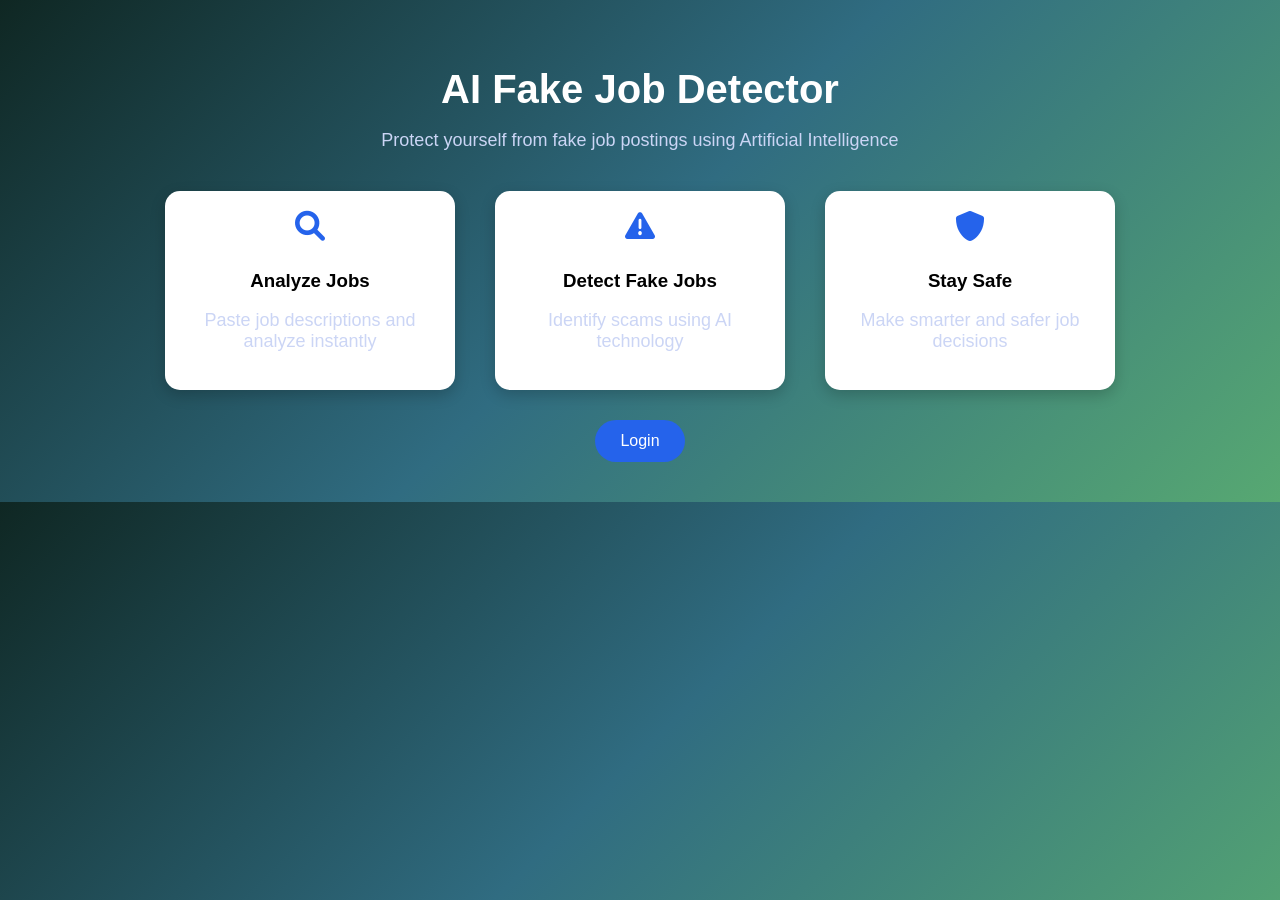
==== templates/index.html @ fbced4bd "first upload" ====
<!DOCTYPE html>
<html lang="en">
<head>
    <meta charset="UTF-8">
    <title>AI Fake Job Detector</title>

    <!-- Icons -->
    <link rel="stylesheet" href="https://cdnjs.cloudflare.com/ajax/libs/font-awesome/6.0.0/css/all.min.css">

    <style>
        body {
            margin: 0;
            font-family: Arial, sans-serif;
            background: linear-gradient(135deg,#0f2723,#306c81,#57a872);
            color: white;
            text-align: center;
        }

        .container {
            padding: 40px;
        }

        h1 {
            font-size: 40px;
            margin-bottom: 10px;
        }

        p {
            font-size: 18px;
            color: #cbd5f5;
        }

        .features {
            display: flex;
            justify-content: center;
            gap: 40px;
            margin-top: 40px;
            flex-wrap: wrap;
        }

        .card {
            background: white;
            color: black;
            padding: 20px;
            border-radius: 15px;
            width: 250px;
            box-shadow: 0 5px 15px rgba(0,0,0,0.2);
        }

        .card i {
            font-size: 30px;
            color: #2563eb;
            margin-bottom: 10px;
        }

        button {
            margin-top: 30px;
            padding: 12px 25px;
            font-size: 16px;
            border: none;
            border-radius: 25px;
            background: #2563eb;
            color: white;
            cursor: pointer;
        }

        button:hover {
            background: #1e40af;
        }
    </style>
</head>

<body>

<div class="container">

    <!-- HERO -->
    <h1>AI Fake Job Detector</h1>
    <p>Protect yourself from fake job postings using Artificial Intelligence</p>

    <!-- ABOUT / FEATURES -->
    <div class="features">

        <div class="card">
            <i class="fas fa-search"></i>
            <h3>Analyze Jobs</h3>
            <p>Paste job descriptions and analyze instantly</p>
        </div>

        <div class="card">
            <i class="fas fa-exclamation-triangle"></i>
            <h3>Detect Fake Jobs</h3>
            <p>Identify scams using AI technology</p>
        </div>

        <div class="card">
            <i class="fas fa-shield-alt"></i>
            <h3>Stay Safe</h3>
            <p>Make smarter and safer job decisions</p>
        </div>

    </div>

    <!-- LOGIN BUTTON -->
    <a href="/login">
        <button>Login</button>
    </a>

</div>

</body>
</html>
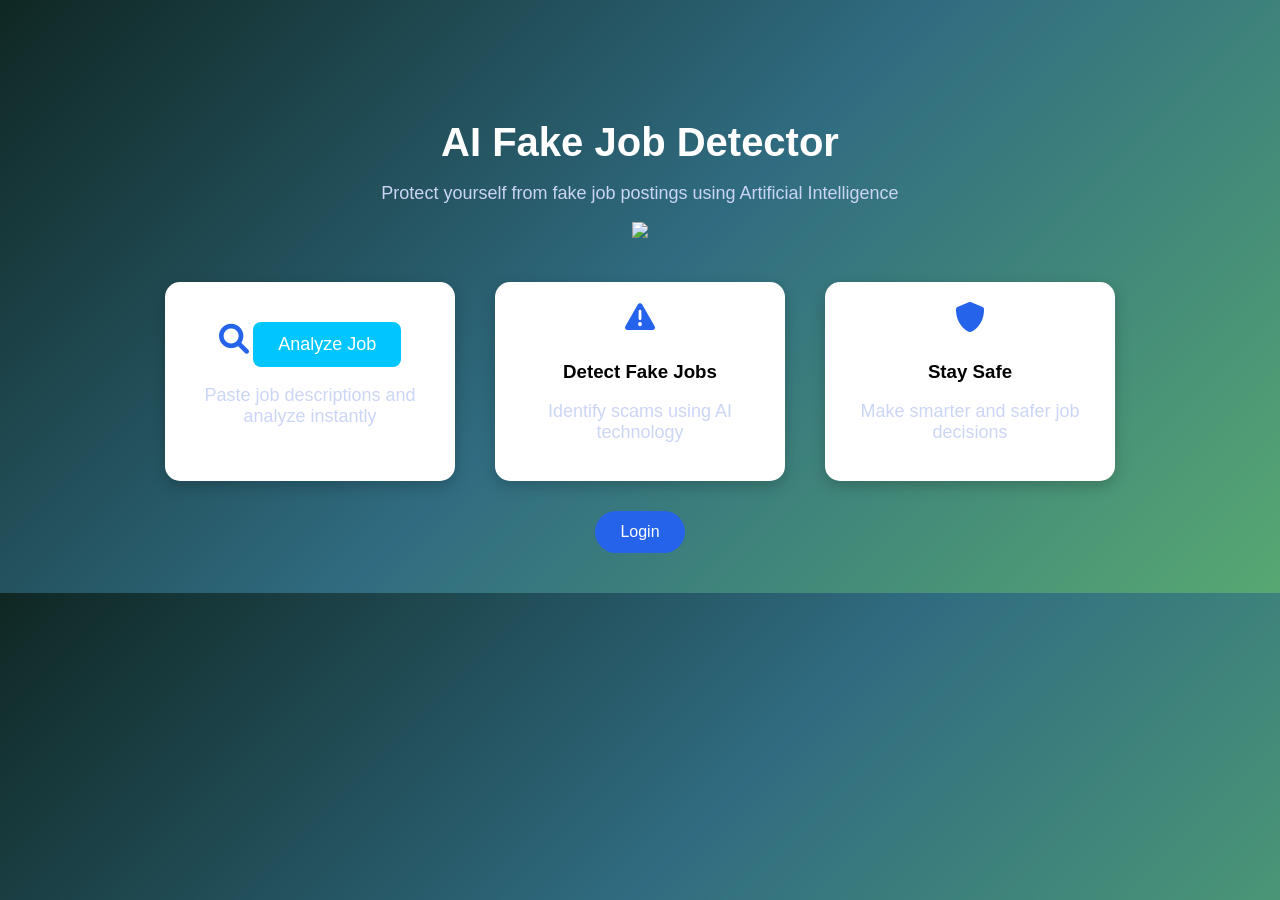
==== commit 99f38e6e: "updated MLmodel and UI improvements" ====
--- a/templates/index.html
+++ b/templates/index.html
@@ -68,6 +68,26 @@
         button:hover {
             background: #1e40af;
         }
+        .analyze-btn {
+    display: inline-block;
+    margin-top: 20px;
+    padding: 12px 25px;
+    background-color: #00c6ff;
+    color: white;
+    text-decoration: none;
+    font-size: 18px;
+    border-radius: 8px;
+    transition: 0.3s;
+}
+
+.analyze-btn:hover {
+    background-color: #0072ff;
+    transform: scale(1.05);
+}
+.hero-section{
+    text-align: center;
+    margin-top: 80px;
+}
     </style>
 </head>
 
@@ -76,15 +96,19 @@
 <div class="container">
 
     <!-- HERO -->
+     <div class="hero-section">
     <h1>AI Fake Job Detector</h1>
     <p>Protect yourself from fake job postings using Artificial Intelligence</p>
+    <img src="/static/job.png" class="hero-img">
+     </div>
+
 
     <!-- ABOUT / FEATURES -->
     <div class="features">
 
         <div class="card">
             <i class="fas fa-search"></i>
-            <h3>Analyze Jobs</h3>
+            <a href="/detect" class="analyze-btn">Analyze Job</a>
             <p>Paste job descriptions and analyze instantly</p>
         </div>
 
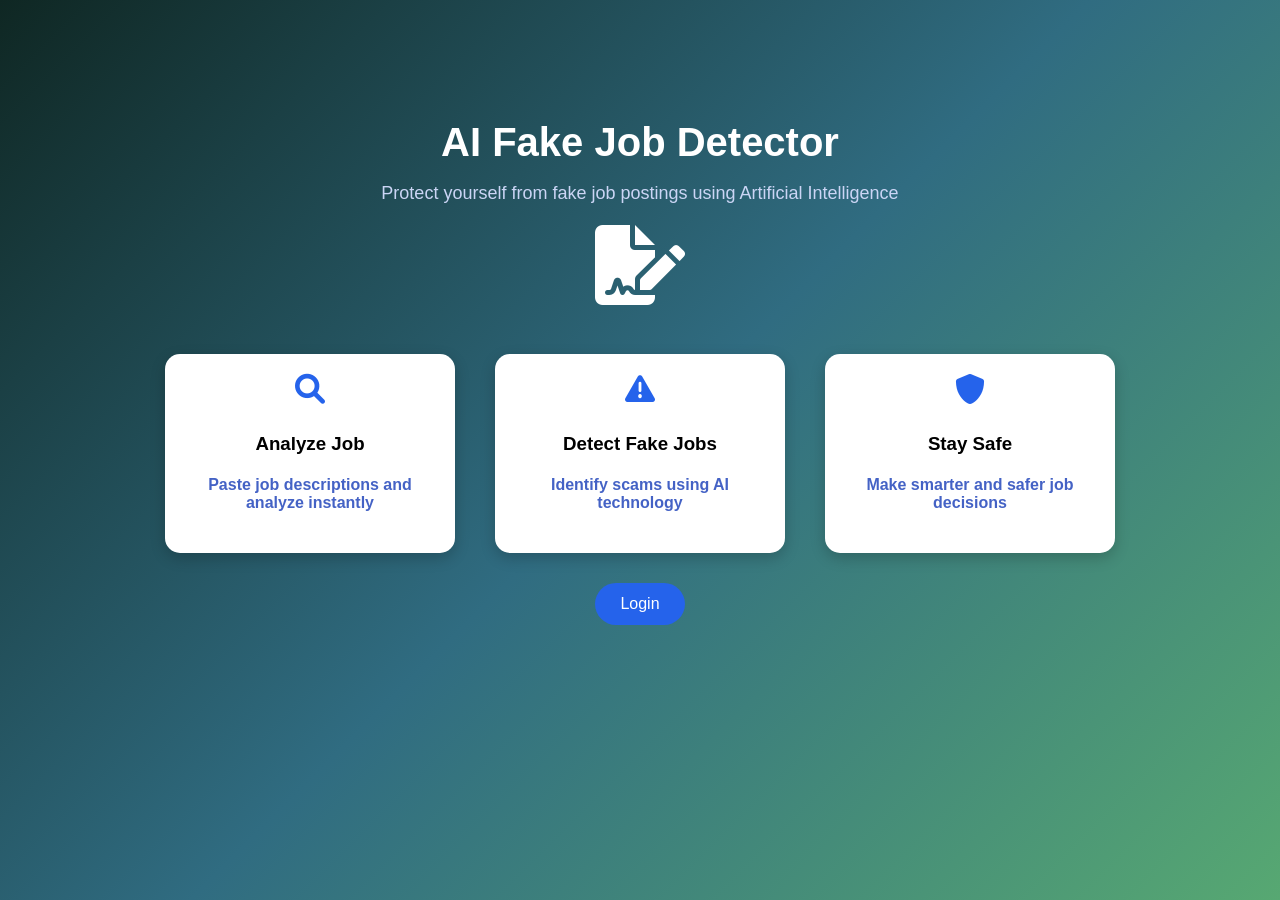
==== commit 76b6f494: "ui" ====
--- a/templates/index.html
+++ b/templates/index.html
@@ -15,6 +15,8 @@
             background: linear-gradient(135deg,#0f2723,#306c81,#57a872);
             color: white;
             text-align: center;
+             background-repeat: no-repeat;
+            background-attachment: fixed;
         }
 
         .container {
@@ -68,22 +70,10 @@
         button:hover {
             background: #1e40af;
         }
-        .analyze-btn {
-    display: inline-block;
-    margin-top: 20px;
-    padding: 12px 25px;
-    background-color: #00c6ff;
-    color: white;
-    text-decoration: none;
-    font-size: 18px;
-    border-radius: 8px;
-    transition: 0.3s;
-}
-
-.analyze-btn:hover {
-    background-color: #0072ff;
-    transform: scale(1.05);
-}
+        .main-icon{
+            font-size: 80px;
+        }
+       
 .hero-section{
     text-align: center;
     margin-top: 80px;
@@ -99,7 +89,7 @@
      <div class="hero-section">
     <h1>AI Fake Job Detector</h1>
     <p>Protect yourself from fake job postings using Artificial Intelligence</p>
-    <img src="/static/job.png" class="hero-img">
+    <div class="main-icon"><i class="fas fa-file-signature"></i></div>
      </div>
 
 
@@ -108,20 +98,20 @@
 
         <div class="card">
             <i class="fas fa-search"></i>
-            <a href="/detect" class="analyze-btn">Analyze Job</a>
-            <p>Paste job descriptions and analyze instantly</p>
+            <h3>Analyze Job</h3>
+            <h4 style="color: #2246bbd8;">Paste job descriptions and analyze instantly</h4>
         </div>
 
         <div class="card">
             <i class="fas fa-exclamation-triangle"></i>
             <h3>Detect Fake Jobs</h3>
-            <p>Identify scams using AI technology</p>
+            <h4 style="color: #2246bbd8;">Identify scams using AI technology</h4>
         </div>
 
         <div class="card">
             <i class="fas fa-shield-alt"></i>
             <h3>Stay Safe</h3>
-            <p>Make smarter and safer job decisions</p>
+            <h4 style="color: #2246bbd8;">Make smarter and safer job decisions</h4>
         </div>
 
     </div>
